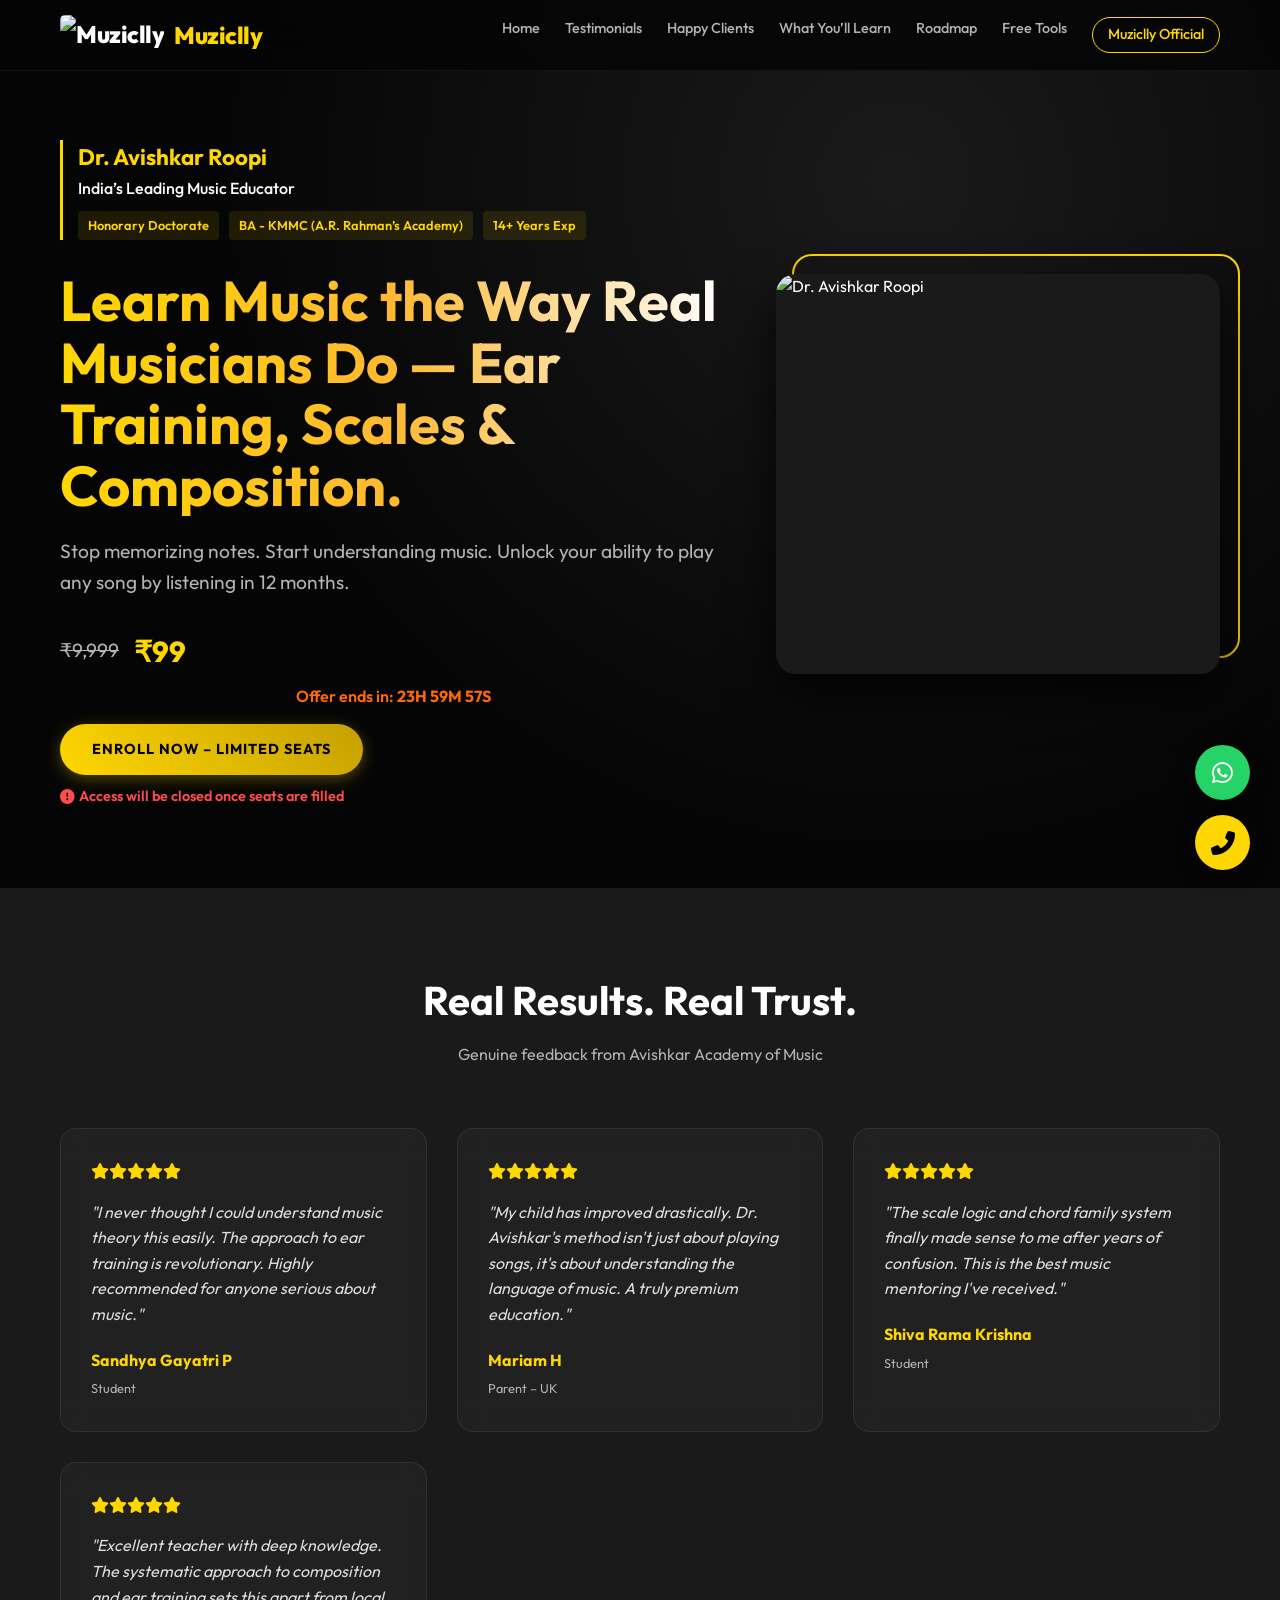
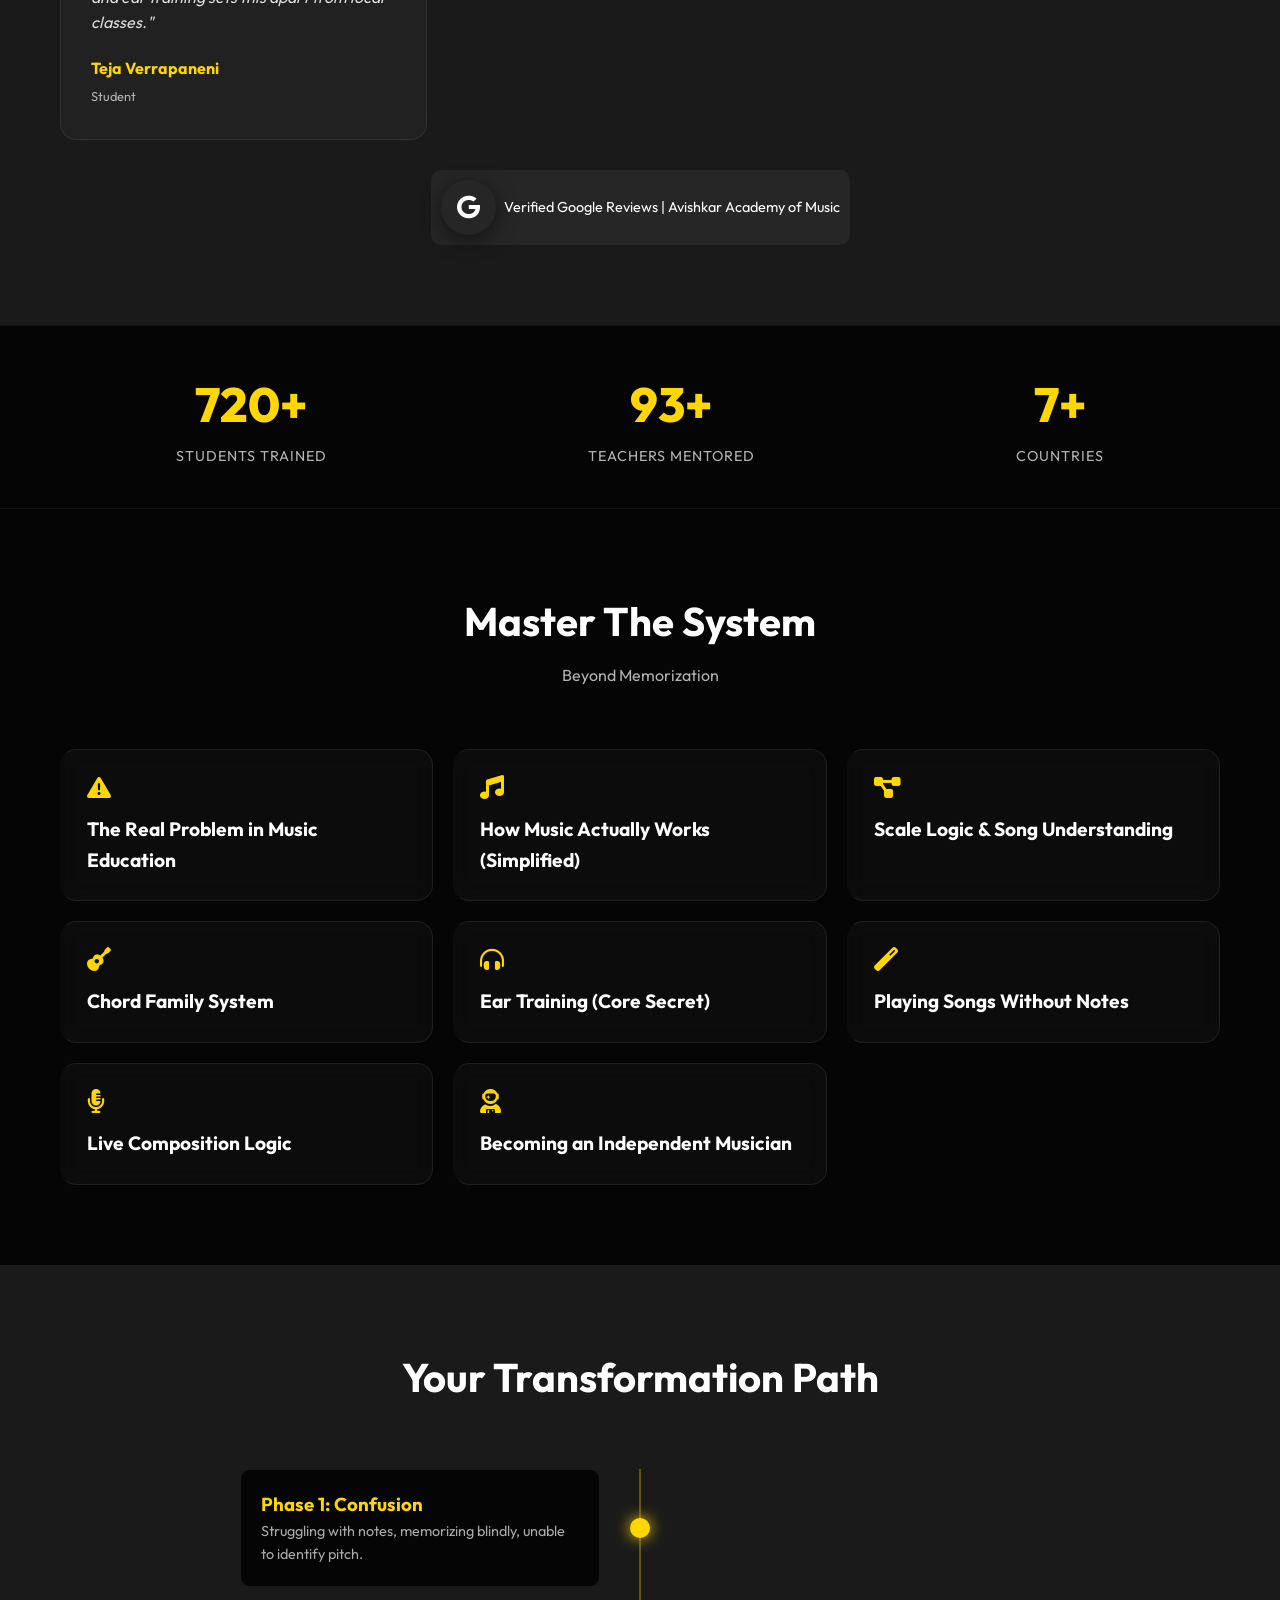
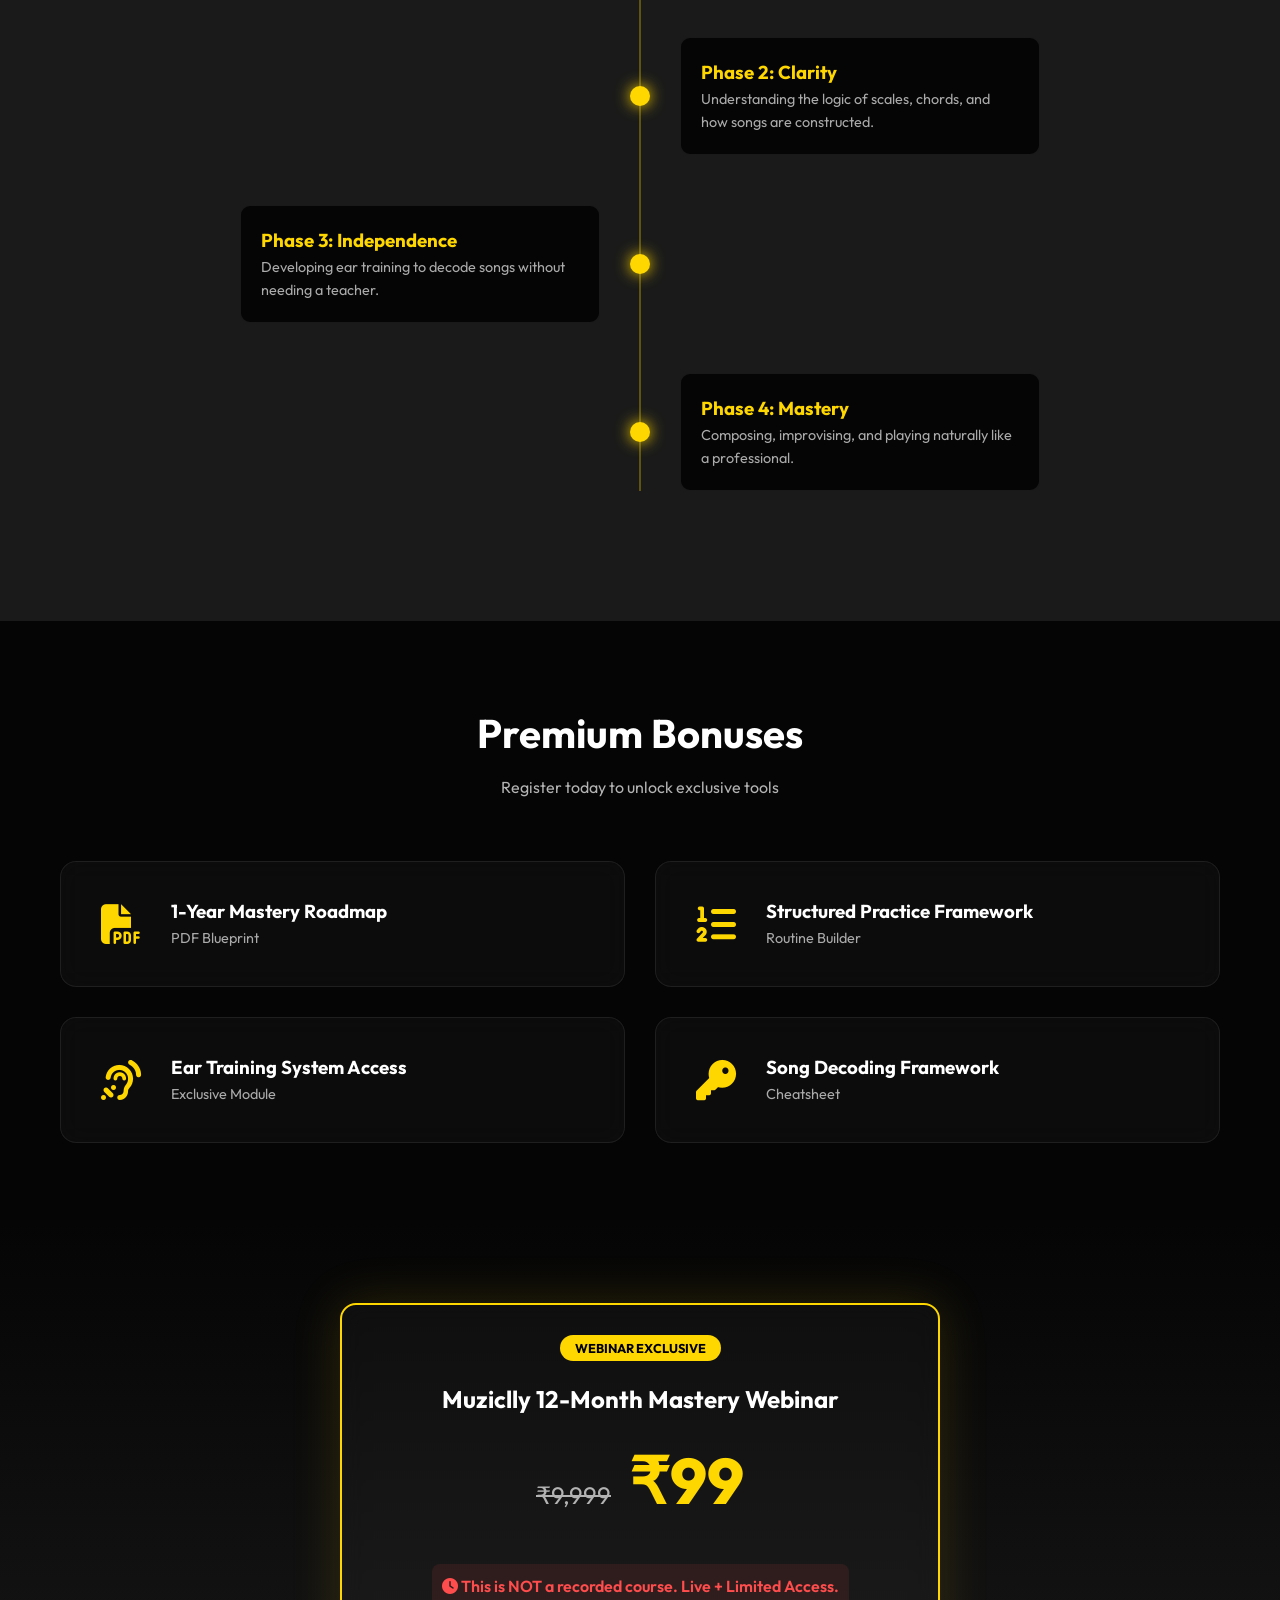
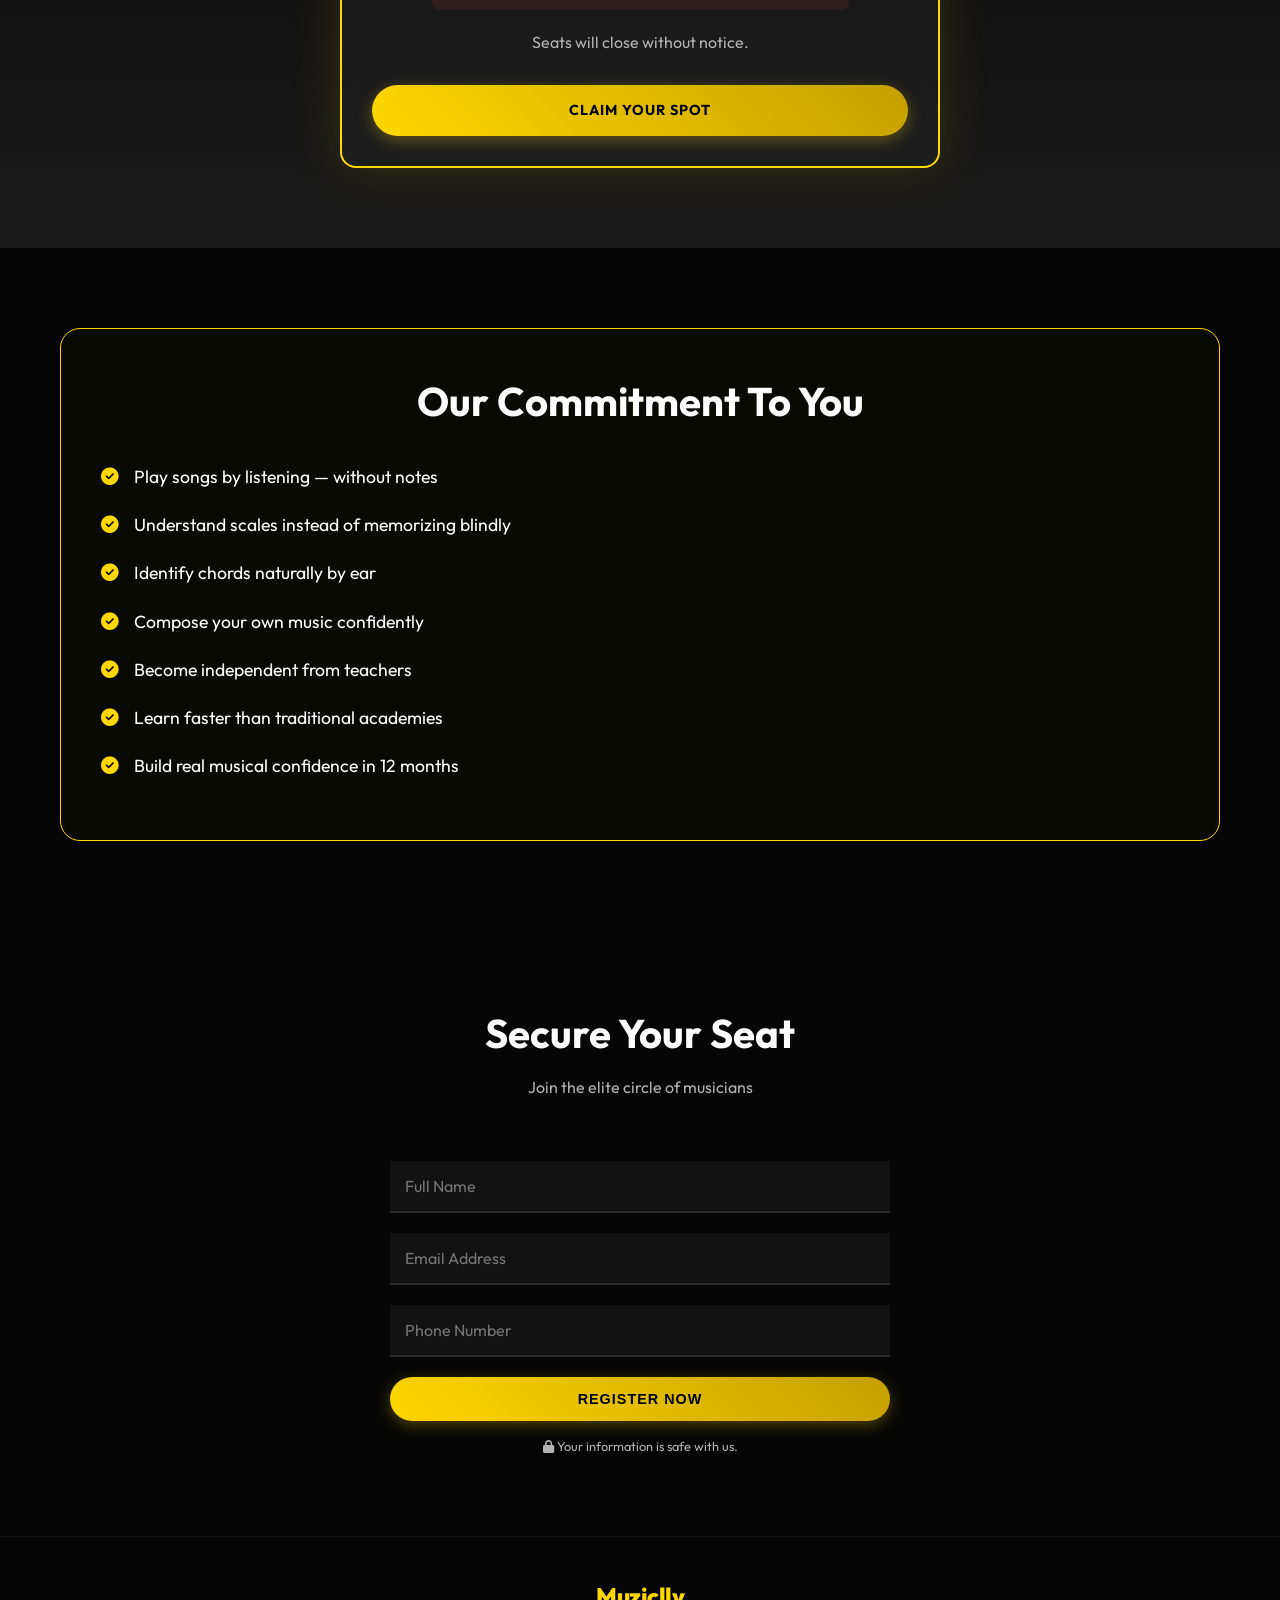
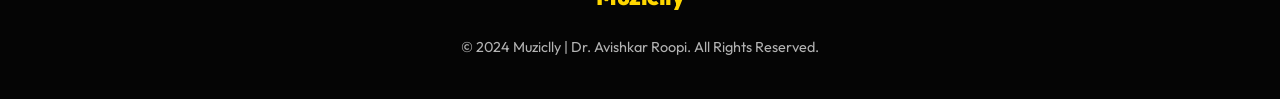
==== muzicllywebinar/index.html @ fcd68e16 "muzicllywebinar" ====
<!DOCTYPE html>
<html lang="en">
<head>
    <meta charset="UTF-8">
    <meta name="viewport" content="width=device-width, initial-scale=1.0">
    <title>Muziclly 12-Month Mastery | Dr. Avishkar Roopi</title>
    
    <!-- Google Fonts: Outfit for modern, premium feel -->
    <link rel="preconnect" href="https://fonts.googleapis.com">
    <link rel="preconnect" href="https://fonts.gstatic.com" crossorigin>
    <link href="https://fonts.googleapis.com/css2?family=Outfit:wght@300;400;500;600;700;800&display=swap" rel="stylesheet">
    
    <!-- Font Awesome for Icons -->
    <link rel="stylesheet" href="https://cdnjs.cloudflare.com/ajax/libs/font-awesome/6.4.0/css/all.min.css">

    <style>
        /* --- CSS VARIABLES & RESET --- */
        :root {
            --royal-yellow: #FFD700;
            --royal-yellow-dark: #C5A000;
            --royal-gray: #1a1a1a;
            --royal-gray-light: #2a2a2a;
            --base-black: #050505;
            --text-white: #ffffff;
            --text-gray: #b3b3b3;
            --glass-bg: rgba(255, 255, 255, 0.03);
            --glass-border: rgba(255, 255, 255, 0.08);
            --blur: 12px;
            --transition: all 0.3s cubic-bezier(0.4, 0, 0.2, 1);
        }

        * {
            margin: 0;
            padding: 0;
            box-sizing: border-box;
            scroll-behavior: smooth;
        }

        body {
            font-family: 'Outfit', sans-serif;
            background-color: var(--base-black);
            color: var(--text-white);
            line-height: 1.6;
            overflow-x: hidden;
        }

        a { text-decoration: none; color: inherit; }
        ul { list-style: none; }
        img { max-width: 100%; display: block; }

        /* --- UTILITIES --- */
        .container {
            max-width: 1200px;
            margin: 0 auto;
            padding: 0 20px;
        }

        .text-yellow { color: var(--royal-yellow); }
        .text-center { text-align: center; }
        .flex-center { display: flex; align-items: center; justify-content: center; }
        
        .section-padding {
            padding: 80px 0;
        }

        /* Gradient Text */
        .gradient-text {
            background: linear-gradient(to right, #FFD700, #FDB931, #fff);
            -webkit-background-clip: text;
            -webkit-text-fill-color: transparent;
            background-clip: text;
        }

        /* Glassmorphism Card */
        .glass-card {
            background: var(--glass-bg);
            backdrop-filter: blur(var(--blur));
            -webkit-backdrop-filter: blur(var(--blur));
            border: 1px solid var(--glass-border);
            border-radius: 16px;
            padding: 30px;
            transition: var(--transition);
        }

        .glass-card:hover {
            border-color: var(--royal-yellow);
            transform: translateY(-5px);
            box-shadow: 0 10px 30px rgba(0,0,0,0.5);
        }

        /* Buttons */
        .btn {
            display: inline-block;
            padding: 14px 32px;
            font-weight: 700;
            border-radius: 50px;
            text-transform: uppercase;
            letter-spacing: 1px;
            transition: var(--transition);
            cursor: pointer;
            font-size: 0.9rem;
        }

        .btn-primary {
            background: linear-gradient(45deg, var(--royal-yellow), var(--royal-yellow-dark));
            color: #000;
            box-shadow: 0 4px 15px rgba(255, 215, 0, 0.3);
            border: none;
        }

        .btn-primary:hover {
            transform: scale(1.05);
            box-shadow: 0 6px 20px rgba(255, 215, 0, 0.5);
        }

        .btn-outline {
            background: transparent;
            border: 1px solid var(--royal-yellow);
            color: var(--royal-yellow);
        }

        .btn-outline:hover {
            background: var(--royal-yellow);
            color: #000;
        }

        /* --- 1. HEADER --- */
        header {
            position: fixed;
            top: 0;
            left: 0;
            width: 100%;
            z-index: 1000;
            background: rgba(5, 5, 5, 0.85);
            backdrop-filter: blur(20px);
            border-bottom: 1px solid rgba(255,255,255,0.05);
            padding: 15px 0;
        }

        nav {
            display: flex;
            justify-content: space-between;
            align-items: center;
        }

        .logo {
            font-weight: 800;
            font-size: 1.5rem;
            letter-spacing: -0.5px;
            display: flex;
            align-items: center;
            gap: 10px;
        }
        
        .logo img {
            height: 40px;
            border-radius: 5px;
        }

        .nav-links {
            display: flex;
            gap: 25px;
        }

        .nav-links a {
            font-size: 0.9rem;
            font-weight: 500;
            color: var(--text-gray);
            transition: var(--transition);
        }

        .nav-links a:hover, .nav-links a.active {
            color: var(--royal-yellow);
        }

        .muziclly-btn {
            color: var(--royal-yellow) !important;
            border: 1px solid var(--royal-yellow);
            padding: 5px 15px;
            border-radius: 20px;
        }

        .muziclly-btn:hover {
            background: var(--royal-yellow);
            color: #000 !important;
        }

        .mobile-toggle {
            display: none;
            color: var(--royal-yellow);
            font-size: 1.5rem;
            cursor: pointer;
        }

        /* --- 2. HERO SECTION --- */
        #hero {
            padding-top: 140px;
            padding-bottom: 80px;
            background: radial-gradient(circle at 70% 20%, #1a1a1a 0%, #050505 60%);
            position: relative;
        }

        .hero-grid {
            display: grid;
            grid-template-columns: 1.2fr 0.8fr;
            gap: 50px;
            align-items: center;
        }

        .hero-content h1 {
            font-size: 3.5rem;
            line-height: 1.1;
            margin-bottom: 20px;
        }

        .hero-sub {
            font-size: 1.2rem;
            color: var(--text-gray);
            margin-bottom: 30px;
        }

        .founder-creds {
            margin-bottom: 30px;
            padding-left: 15px;
            border-left: 3px solid var(--royal-yellow);
        }

        .founder-name {
            font-size: 1.4rem;
            font-weight: 700;
            color: var(--royal-yellow);
        }

        .founder-title {
            color: #fff;
            font-weight: 500;
        }

        .founder-badges {
            display: flex;
            flex-wrap: wrap;
            gap: 10px;
            margin-top: 10px;
        }

        .badge {
            background: rgba(255, 215, 0, 0.1);
            color: var(--royal-yellow);
            padding: 4px 10px;
            border-radius: 4px;
            font-size: 0.8rem;
            font-weight: 600;
        }

        .hero-img-wrapper {
            position: relative;
        }

        .hero-img-wrapper::before {
            content: '';
            position: absolute;
            top: -20px;
            right: -20px;
            width: 100%;
            height: 100%;
            border: 2px solid var(--royal-yellow);
            border-radius: 20px;
            z-index: 0;
        }

        .hero-img {
            position: relative;
            z-index: 1;
            border-radius: 20px;
            width: 100%;
            box-shadow: 0 20px 50px rgba(0,0,0,0.8);
            /* Fallback style if image missing */
            min-height: 400px; 
            background-color: var(--royal-gray);
            object-fit: cover;
        }

        .price-tag {
            display: flex;
            align-items: center;
            gap: 15px;
            margin-bottom: 10px;
        }

        .old-price {
            text-decoration: line-through;
            color: var(--text-gray);
            font-size: 1.2rem;
        }

        .new-price {
            color: var(--royal-yellow);
            font-size: 1.8rem;
            font-weight: 800;
        }

        .scarcity {
            color: #ff4d4d;
            font-size: 0.9rem;
            font-weight: 600;
            margin-top: 10px;
            display: flex;
            align-items: center;
            gap: 5px;
        }

        /* --- 3. TESTIMONIALS --- */
        #testimonials {
            background: var(--royal-gray);
        }

        .section-header {
            margin-bottom: 60px;
            text-align: center;
        }

        .section-header h2 {
            font-size: 2.5rem;
            margin-bottom: 10px;
        }
        
        .section-header p {
            color: var(--text-gray);
        }

        .testimonials-grid {
            display: grid;
            grid-template-columns: repeat(auto-fit, minmax(300px, 1fr));
            gap: 30px;
        }

        .testimonial-card .stars {
            color: var(--royal-yellow);
            margin-bottom: 15px;
        }

        .testimonial-card p {
            font-style: italic;
            margin-bottom: 20px;
            color: #ddd;
        }

        .client-info h4 {
            color: var(--royal-yellow);
            margin-bottom: 2px;
        }

        .client-info span {
            font-size: 0.8rem;
            color: var(--text-gray);
        }

        .google-badge {
            display: flex;
            align-items: center;
            gap: 8px;
            margin-top: 30px;
            justify-content: center;
            background: rgba(255,255,255,0.05);
            padding: 10px;
            border-radius: 10px;
            width: fit-content;
            margin-left: auto;
            margin-right: auto;
        }

        /* --- 4. HAPPY CLIENTS --- */
        #happy-clients {
            padding: 40px 0;
            border-top: 1px solid rgba(255,255,255,0.05);
            border-bottom: 1px solid rgba(255,255,255,0.05);
        }

        .clients-flex {
            display: flex;
            justify-content: space-around;
            flex-wrap: wrap;
            gap: 30px;
        }

        .counter-box {
            text-align: center;
        }

        .counter-number {
            font-size: 3rem;
            font-weight: 800;
            color: var(--royal-yellow);
            display: block;
        }

        .counter-label {
            text-transform: uppercase;
            letter-spacing: 1px;
            font-size: 0.9rem;
            color: var(--text-gray);
        }

        /* --- 5. WHAT YOU'LL LEARN --- */
        .learn-grid {
            display: grid;
            grid-template-columns: repeat(auto-fit, minmax(280px, 1fr));
            gap: 20px;
        }

        .learn-card {
            text-align: left;
            padding: 25px;
            border-left: 2px solid transparent;
        }

        .learn-card:hover {
            border-left: 2px solid var(--royal-yellow);
            background: linear-gradient(90deg, rgba(255,215,0,0.05) 0%, rgba(0,0,0,0) 100%);
        }

        .learn-card h3 {
            font-size: 1.2rem;
            color: #fff;
            margin: 0;
        }
        
        .learn-icon {
            color: var(--royal-yellow);
            font-size: 1.5rem;
            margin-bottom: 15px;
        }

        /* --- 6. ROADMAP --- */
        #roadmap {
            background: var(--royal-gray);
        }

        .roadmap-container {
            position: relative;
            max-width: 800px;
            margin: 0 auto;
        }

        .roadmap-container::before {
            content: '';
            position: absolute;
            left: 50%;
            transform: translateX(-50%);
            width: 2px;
            height: 100%;
            background: var(--royal-yellow);
            opacity: 0.3;
        }

        .roadmap-step {
            display: flex;
            justify-content: space-between;
            align-items: center;
            margin-bottom: 50px;
            position: relative;
        }

        .roadmap-step:nth-child(even) {
            flex-direction: row-reverse;
        }

        .step-content {
            width: 45%;
            padding: 20px;
            background: var(--base-black);
            border: 1px solid var(--glass-border);
            border-radius: 10px;
            position: relative;
        }
        
        .step-marker {
            width: 20px;
            height: 20px;
            background: var(--royal-yellow);
            border-radius: 50%;
            position: absolute;
            left: 50%;
            transform: translateX(-50%);
            box-shadow: 0 0 15px var(--royal-yellow);
        }

        /* --- 7. FREE TOOLS --- */
        .tools-grid {
            display: grid;
            grid-template-columns: repeat(2, 1fr);
            gap: 30px;
        }

        .tool-card {
            display: flex;
            align-items: center;
            gap: 20px;
        }

        .tool-icon {
            font-size: 2.5rem;
            color: var(--royal-yellow);
            min-width: 60px;
            text-align: center;
        }

        /* --- 8. PRICING & URGENCY --- */
        #pricing {
            background: linear-gradient(180deg, var(--base-black) 0%, var(--royal-gray) 100%);
            text-align: center;
        }

        .pricing-card {
            max-width: 600px;
            margin: 0 auto;
            border: 2px solid var(--royal-yellow);
            box-shadow: 0 0 50px rgba(255, 215, 0, 0.15);
        }

        .price-large {
            font-size: 4rem;
            font-weight: 800;
            color: var(--royal-yellow);
            line-height: 1;
        }

        .price-original {
            text-decoration: line-through;
            font-size: 1.5rem;
            color: var(--text-gray);
            margin-right: 15px;
        }

        .urgency-box {
            background: rgba(255, 77, 77, 0.1);
            color: #ff4d4d;
            padding: 10px;
            border-radius: 8px;
            margin: 20px 0;
            font-weight: 600;
            display: inline-block;
        }

        /* --- 9. PROMISES --- */
        #promises {
            position: relative;
            overflow: hidden;
        }

        .promises-box {
            border: 1px solid var(--royal-yellow);
            background: rgba(255, 215, 0, 0.02);
            padding: 40px;
            border-radius: 20px;
        }

        .promise-list li {
            margin-bottom: 20px;
            display: flex;
            align-items: flex-start;
            gap: 15px;
            font-size: 1.1rem;
        }

        .promise-list i {
            color: var(--royal-yellow);
            margin-top: 5px;
        }

        /* --- 10. ENQUIRY FORM --- */
        .form-container {
            max-width: 500px;
            margin: 0 auto;
        }

        .form-group {
            margin-bottom: 20px;
        }

        .form-control {
            width: 100%;
            padding: 15px;
            background: rgba(255,255,255,0.05);
            border: none;
            border-bottom: 2px solid var(--royal-gray-light);
            color: #fff;
            font-family: inherit;
            font-size: 1rem;
            transition: var(--transition);
        }

        .form-control:focus {
            outline: none;
            border-bottom-color: var(--royal-yellow);
            background: rgba(255,255,255,0.1);
        }

        /* --- FLOATING BUTTONS --- */
        .fabs {
            position: fixed;
            bottom: 30px;
            right: 30px;
            display: flex;
            flex-direction: column;
            gap: 15px;
            z-index: 999;
        }

        .fab {
            width: 55px;
            height: 55px;
            border-radius: 50%;
            display: flex;
            align-items: center;
            justify-content: center;
            color: #fff;
            font-size: 1.5rem;
            box-shadow: 0 5px 20px rgba(0,0,0,0.5);
            transition: var(--transition);
        }

        .fab:hover {
            transform: scale(1.1);
        }

        .fab-whatsapp { background: #25D366; }
        .fab-call { background: var(--royal-yellow); color: #000; }

        /* --- FOOTER --- */
        footer {
            padding: 40px 0;
            text-align: center;
            border-top: 1px solid rgba(255,255,255,0.05);
            color: var(--text-gray);
            font-size: 0.9rem;
        }

        /* --- ANIMATIONS --- */
        .hidden { opacity: 0; transform: translateY(30px); transition: all 0.8s ease-out; }
        .show { opacity: 1; transform: translateY(0); }

        /* --- RESPONSIVE --- */
        @media (max-width: 900px) {
            .section-padding { padding: 50px 0; }
            
            /* Hero Mobile Fixes */
            .hero-grid { grid-template-columns: 1fr; text-align: center; gap: 30px; }
            .hero-content h1 { font-size: 2.2rem; margin-bottom: 15px; }
            .hero-sub { font-size: 1rem; }
            #hero { padding-top: 100px; padding-bottom: 50px; }
            
            .founder-creds { 
                border-left: none; 
                border-top: 3px solid var(--royal-yellow); 
                padding-top: 15px; 
                padding-left: 0; 
                display: inline-block; 
                margin-bottom: 20px;
            }
            .founder-badges { justify-content: center; }

            .hero-img-wrapper { 
                max-width: 100%; 
                margin: 20px auto 0; 
            }
            .hero-img-wrapper::before { top: 15px; right: -15px; }
            
            .price-tag { justify-content: center; }
            .scarcity { justify-content: center; }

            /* Nav Mobile Fixes */
            .nav-links {
                position: fixed;
                top: 70px;
                left: 0;
                width: 100%;
                background: rgba(5, 5, 5, 0.98); /* Solid dark background */
                flex-direction: column;
                padding: 40px;
                clip-path: circle(0% at 100% 0);
                transition: all 0.5s ease-in-out;
                z-index: 998;
                border-bottom: 1px solid var(--glass-border);
            }
            .nav-links.active { clip-path: circle(150% at 100% 0); }
            .mobile-toggle { display: block; }

            /* Roadmap Mobile Fixes */
            .roadmap-container::before { left: 20px; }
            .roadmap-step { flex-direction: column !important; align-items: flex-start; padding-left: 60px; margin-bottom: 40px; }
            .step-marker { left: 20px; transform: translateX(-50%); }
            .step-content { width: 100%; }

            /* Pricing Mobile Fixes */
            .price-large { font-size: 3rem; }
            
            /* General Grid Fixes */
            .tools-grid { grid-template-columns: 1fr; }
            .clients-flex { flex-direction: column; gap: 40px; }
            .section-header h2 { font-size: 2rem; }
        }
    </style>
</head>
<body>

    <!-- 1. STICKY HEADER -->
    <header>
        <div class="container">
            <nav>
                <div class="logo">
                    <!-- Updated to stricty use logo.jpg without fallback -->
                    <img src="logo.jpg" alt="Muziclly">
                    <span class="text-yellow">Muziclly</span>
                </div>
                
                <div class="nav-links" id="navLinks">
                    <a href="#hero">Home</a>
                    <a href="#testimonials">Testimonials</a>
                    <a href="#happy-clients">Happy Clients</a>
                    <a href="#learn">What You’ll Learn</a>
                    <a href="#roadmap">Roadmap</a>
                    <a href="#tools">Free Tools</a>
                    <a href="https://avishkarroopi.github.io/muzicllyworld/" class="muziclly-btn" target="_blank">Muziclly Official</a>
                </div>

                <div class="mobile-toggle" onclick="toggleMenu()">
                    <i class="fas fa-bars"></i>
                </div>
            </nav>
        </div>
    </header>

    <!-- 2. HERO SECTION -->
    <section id="hero">
        <div class="container">
            <div class="hero-grid">
                <div class="hero-content fade-on-scroll">
                    <div class="founder-creds">
                        <div class="founder-name">Dr. Avishkar Roopi</div>
                        <div class="founder-title">India’s Leading Music Educator</div>
                        <div class="founder-badges">
                            <span class="badge">Honorary Doctorate</span>
                            <span class="badge">BA - KMMC (A.R. Rahman’s Academy)</span>
                            <span class="badge">14+ Years Exp</span>
                        </div>
                    </div>

                    <h1 class="gradient-text">Learn Music the Way Real Musicians Do — Ear Training, Scales & Composition.</h1>
                    <p class="hero-sub">Stop memorizing notes. Start understanding music. Unlock your ability to play any song by listening in 12 months.</p>

                    <div class="price-tag">
                        <span class="old-price">₹9,999</span>
                        <span class="new-price">₹99</span>
                    </div>
<div style="text-align:center; margin-bottom:15px;">
  <span style="color:#ff6a00; font-weight:600;">Offer ends in:</span>
  <span id="timer" style="color:#ff6a00; font-weight:700;"></span>
</div>
                    <a href="https://wa.me/919550429016" class="btn btn-primary">Enroll Now – Limited Seats</a>
                    
                    <div class="scarcity">
                        <i class="fas fa-exclamation-circle"></i> Access will be closed once seats are filled
                    </div>
                </div>

                <div class="hero-img-wrapper fade-on-scroll">
                    <!-- Updated to strictly use founder.jpg without fallback -->
                    <img src="founder.jpg" alt="Dr. Avishkar Roopi" class="hero-img">
                </div>
            </div>
        </div>
    </section>

    <!-- 3. TESTIMONIALS SECTION -->
    <section id="testimonials" class="section-padding">
        <div class="container">
            <div class="section-header fade-on-scroll">
                <h2>Real Results. Real Trust.</h2>
                <p>Genuine feedback from Avishkar Academy of Music</p>
            </div>

            <div class="testimonials-grid">
                <!-- Testimonial 1 -->
                <div class="glass-card testimonial-card fade-on-scroll">
                    <div class="stars">
                        <i class="fas fa-star"></i><i class="fas fa-star"></i><i class="fas fa-star"></i><i class="fas fa-star"></i><i class="fas fa-star"></i>
                    </div>
                    <p>"I never thought I could understand music theory this easily. The approach to ear training is revolutionary. Highly recommended for anyone serious about music."</p>
                    <div class="client-info">
                        <h4>Sandhya Gayatri P</h4>
                        <span>Student</span>
                    </div>
                </div>

                <!-- Testimonial 2 -->
                <div class="glass-card testimonial-card fade-on-scroll">
                    <div class="stars">
                        <i class="fas fa-star"></i><i class="fas fa-star"></i><i class="fas fa-star"></i><i class="fas fa-star"></i><i class="fas fa-star"></i>
                    </div>
                    <p>"My child has improved drastically. Dr. Avishkar's method isn't just about playing songs, it's about understanding the language of music. A truly premium education."</p>
                    <div class="client-info">
                        <h4>Mariam H</h4>
                        <span>Parent – UK</span>
                    </div>
                </div>

                <!-- Testimonial 3 -->
                <div class="glass-card testimonial-card fade-on-scroll">
                    <div class="stars">
                        <i class="fas fa-star"></i><i class="fas fa-star"></i><i class="fas fa-star"></i><i class="fas fa-star"></i><i class="fas fa-star"></i>
                    </div>
                    <p>"The scale logic and chord family system finally made sense to me after years of confusion. This is the best music mentoring I've received."</p>
                    <div class="client-info">
                        <h4>Shiva Rama Krishna</h4>
                        <span>Student</span>
                    </div>
                </div>

                <!-- Testimonial 4 -->
                <div class="glass-card testimonial-card fade-on-scroll">
                    <div class="stars">
                        <i class="fas fa-star"></i><i class="fas fa-star"></i><i class="fas fa-star"></i><i class="fas fa-star"></i><i class="fas fa-star"></i>
                    </div>
                    <p>"Excellent teacher with deep knowledge. The systematic approach to composition and ear training sets this apart from local classes."</p>
                    <div class="client-info">
                        <h4>Teja Verrapaneni</h4>
                        <span>Student</span>
                    </div>
                </div>
            </div>

            <div class="google-badge">
                <i class="fab fa-google text-yellow"></i>
                <span style="color:#fff; font-size: 0.9rem;">Verified Google Reviews | Avishkar Academy of Music</span>
            </div>
        </div>
    </section>

    <!-- 4. HAPPY CLIENTS -->
    <section id="happy-clients">
        <div class="container">
            <div class="clients-flex">
                <div class="counter-box">
                    <span class="counter-number" data-target="1550">0</span>
                    <span class="counter-label">Students Trained</span>
                </div>
                <div class="counter-box">
                    <span class="counter-number" data-target="200">0</span>
                    <span class="counter-label">Teachers Mentored</span>
                </div>
                <div class="counter-box">
                    <span class="counter-number" data-target="15">0</span>
                    <span class="counter-label">Countries</span>
                </div>
            </div>
        </div>
    </section>

    <!-- 5. WHAT YOU WILL LEARN -->
    <section id="learn" class="section-padding">
        <div class="container">
            <div class="section-header fade-on-scroll">
                <h2>Master The System</h2>
                <p>Beyond Memorization</p>
            </div>

            <div class="learn-grid">
                <div class="glass-card learn-card fade-on-scroll">
                    <i class="fas fa-exclamation-triangle learn-icon"></i>
                    <h3>The Real Problem in Music Education</h3>
                </div>
                <div class="glass-card learn-card fade-on-scroll">
                    <i class="fas fa-music learn-icon"></i>
                    <h3>How Music Actually Works (Simplified)</h3>
                </div>
                <div class="glass-card learn-card fade-on-scroll">
                    <i class="fas fa-project-diagram learn-icon"></i>
                    <h3>Scale Logic & Song Understanding</h3>
                </div>
                <div class="glass-card learn-card fade-on-scroll">
                    <i class="fas fa-guitar learn-icon"></i>
                    <h3>Chord Family System</h3>
                </div>
                <div class="glass-card learn-card fade-on-scroll">
                    <i class="fas fa-headphones-alt learn-icon"></i>
                    <h3>Ear Training (Core Secret)</h3>
                </div>
                <div class="glass-card learn-card fade-on-scroll">
                    <i class="fas fa-magic learn-icon"></i>
                    <h3>Playing Songs Without Notes</h3>
                </div>
                <div class="glass-card learn-card fade-on-scroll">
                    <i class="fas fa-microphone-alt learn-icon"></i>
                    <h3>Live Composition Logic</h3>
                </div>
                <div class="glass-card learn-card fade-on-scroll">
                    <i class="fas fa-user-astronaut learn-icon"></i>
                    <h3>Becoming an Independent Musician</h3>
                </div>
            </div>
        </div>
    </section>

    <!-- 6. ROADMAP -->
    <section id="roadmap" class="section-padding">
        <div class="container">
            <div class="section-header fade-on-scroll">
                <h2>Your Transformation Path</h2>
            </div>

            <div class="roadmap-container">
                <div class="roadmap-step fade-on-scroll">
                    <div class="step-marker"></div>
                    <div class="step-content">
                        <h3 class="text-yellow">Phase 1: Confusion</h3>
                        <p style="color:#aaa; font-size:0.9rem;">Struggling with notes, memorizing blindly, unable to identify pitch.</p>
                    </div>
                    <div style="width: 45%;"></div>
                </div>

                <div class="roadmap-step fade-on-scroll">
                    <div class="step-marker"></div>
                    <div class="step-content">
                        <h3 class="text-yellow">Phase 2: Clarity</h3>
                        <p style="color:#aaa; font-size:0.9rem;">Understanding the logic of scales, chords, and how songs are constructed.</p>
                    </div>
                    <div style="width: 45%;"></div>
                </div>

                <div class="roadmap-step fade-on-scroll">
                    <div class="step-marker"></div>
                    <div class="step-content">
                        <h3 class="text-yellow">Phase 3: Independence</h3>
                        <p style="color:#aaa; font-size:0.9rem;">Developing ear training to decode songs without needing a teacher.</p>
                    </div>
                    <div style="width: 45%;"></div>
                </div>

                <div class="roadmap-step fade-on-scroll">
                    <div class="step-marker"></div>
                    <div class="step-content">
                        <h3 class="text-yellow">Phase 4: Mastery</h3>
                        <p style="color:#aaa; font-size:0.9rem;">Composing, improvising, and playing naturally like a professional.</p>
                    </div>
                    <div style="width: 45%;"></div>
                </div>
            </div>
        </div>
    </section>

    <!-- 7. FREE TOOLS -->
    <section id="tools" class="section-padding">
        <div class="container">
            <div class="section-header fade-on-scroll">
                <h2>Premium Bonuses</h2>
                <p>Register today to unlock exclusive tools</p>
            </div>

            <div class="tools-grid">
                <div class="glass-card tool-card fade-on-scroll">
                    <div class="tool-icon"><i class="fas fa-file-pdf"></i></div>
                    <div>
                        <h3 style="color:#fff;">1-Year Mastery Roadmap</h3>
                        <p style="color:#aaa; font-size:0.9rem;">PDF Blueprint</p>
                    </div>
                </div>
                <div class="glass-card tool-card fade-on-scroll">
                    <div class="tool-icon"><i class="fas fa-list-ol"></i></div>
                    <div>
                        <h3 style="color:#fff;">Structured Practice Framework</h3>
                        <p style="color:#aaa; font-size:0.9rem;">Routine Builder</p>
                    </div>
                </div>
                <div class="glass-card tool-card fade-on-scroll">
                    <div class="tool-icon"><i class="fas fa-assistive-listening-systems"></i></div>
                    <div>
                        <h3 style="color:#fff;">Ear Training System Access</h3>
                        <p style="color:#aaa; font-size:0.9rem;">Exclusive Module</p>
                    </div>
                </div>
                <div class="glass-card tool-card fade-on-scroll">
                    <div class="tool-icon"><i class="fas fa-key"></i></div>
                    <div>
                        <h3 style="color:#fff;">Song Decoding Framework</h3>
                        <p style="color:#aaa; font-size:0.9rem;">Cheatsheet</p>
                    </div>
                </div>
            </div>
        </div>
    </section>

    <!-- 8. PRICING & URGENCY -->
    <section id="pricing" class="section-padding">
        <div class="container">
            <div class="glass-card pricing-card fade-on-scroll">
                <div style="margin-bottom: 20px;">
                    <span style="background: var(--royal-yellow); color:#000; padding: 5px 15px; border-radius: 20px; font-weight:700; font-size:0.8rem;">WEBINAR EXCLUSIVE</span>
                </div>
                <h2>Muziclly 12-Month Mastery Webinar</h2>
                <div style="margin: 30px 0;">
                    <span class="price-original">₹9,999</span>
                    <span class="price-large">₹99</span>
                </div>
                
                <div class="urgency-box">
                    <i class="fas fa-clock"></i> This is NOT a recorded course. Live + Limited Access.
                </div>
                <p style="color:var(--text-gray); margin-bottom: 30px;">Seats will close without notice.</p>
                
                <a href="https://wa.me/919550429016" class="btn btn-primary" style="width: 100%;">Claim Your Spot</a>
            </div>
        </div>
    </section>

    <!-- 9. PROMISES -->
    <section id="promises" class="section-padding">
        <div class="container">
            <div class="promises-box fade-on-scroll">
                <div class="section-header" style="margin-bottom: 30px;">
                    <h2>Our Commitment To You</h2>
                </div>
                <ul class="promise-list">
                    <li><i class="fas fa-check-circle"></i> Play songs by listening — without notes</li>
                    <li><i class="fas fa-check-circle"></i> Understand scales instead of memorizing blindly</li>
                    <li><i class="fas fa-check-circle"></i> Identify chords naturally by ear</li>
                    <li><i class="fas fa-check-circle"></i> Compose your own music confidently</li>
                    <li><i class="fas fa-check-circle"></i> Become independent from teachers</li>
                    <li><i class="fas fa-check-circle"></i> Learn faster than traditional academies</li>
                    <li><i class="fas fa-check-circle"></i> Build real musical confidence in 12 months</li>
                </ul>
            </div>
        </div>
    </section>

    <!-- 10. ENQUIRY FORM -->
    <section id="enquiry" class="section-padding" style="background: var(--base-black);">
        <div class="container">
            <div class="section-header fade-on-scroll">
                <h2>Secure Your Seat</h2>
                <p>Join the elite circle of musicians</p>
            </div>

            <div class="form-container fade-on-scroll">
                <form onsubmit="event.preventDefault(); alert('Registration Submitted!');">
                    <div class="form-group">
                        <input type="text" class="form-control" placeholder="Full Name" required>
                    </div>
                    <div class="form-group">
                        <input type="email" class="form-control" placeholder="Email Address" required>
                    </div>
                    <div class="form-group">
                        <input type="tel" class="form-control" placeholder="Phone Number" required>
                    </div>
                    <button type="submit" class="btn btn-primary" style="width: 100%;">REGISTER NOW</button>
                    <p style="text-align: center; color: var(--text-gray); font-size: 0.8rem; margin-top: 15px;">
                        <i class="fas fa-lock"></i> Your information is safe with us.
                    </p>
                </form>
            </div>
        </div>
    </section>

    <!-- FOOTER -->
    <footer>
        <div class="container">
            <div class="logo flex-center" style="margin-bottom: 20px; justify-content: center;">
                 <span class="text-yellow">Muziclly</span>
            </div>
            <p>&copy; 2024 Muziclly | Dr. Avishkar Roopi. All Rights Reserved.</p>
        </div>
    </footer>

    <!-- FLOATING ACTIONS -->
    <div class="fabs">
        <a href="#" class="fab fab-whatsapp"><i class="fab fa-whatsapp"></i></a>
        <a href="#" class="fab fab-call"><i class="fas fa-phone-alt"></i></a>
    </div>

    <!-- JAVASCRIPT -->
    <script>
        // Mobile Menu Toggle
        function toggleMenu() {
            const nav = document.getElementById('navLinks');
            nav.classList.toggle('active');
        }

        // Close menu when clicking a link
        document.querySelectorAll('.nav-links a').forEach(link => {
            link.addEventListener('click', () => {
                document.getElementById('navLinks').classList.remove('active');
            });
        });

        // Scroll Animation Observer
        const observerOptions = {
            threshold: 0.1
        };

        const observer = new IntersectionObserver((entries) => {
            entries.forEach(entry => {
                if (entry.isIntersecting) {
                    entry.target.classList.add('show');
                    entry.target.classList.remove('hidden');
                }
            });
        }, observerOptions);

        const hiddenElements = document.querySelectorAll('.fade-on-scroll');
        hiddenElements.forEach((el) => {
            el.classList.add('hidden');
            observer.observe(el);
        });

        // Animated Counters
        const counters = document.querySelectorAll('.counter-number');
        let hasAnimated = false;

        const counterObserver = new IntersectionObserver((entries) => {
            if (entries[0].isIntersecting && !hasAnimated) {
                counters.forEach(counter => {
                    const target = +counter.getAttribute('data-target');
                    const duration = 2000; // 2 seconds
                    const increment = target / (duration / 16); 

                    let current = 0;
                    const updateCounter = () => {
                        current += increment;
                        if (current < target) {
                            counter.innerText = Math.ceil(current) + "+";
                            requestAnimationFrame(updateCounter);
                        } else {
                            counter.innerText = target + "+";
                        }
                    };
                    updateCounter();
                });
                hasAnimated = true;
            }
        });

        const counterSection = document.querySelector('#happy-clients');
        if (counterSection) {
            counterObserver.observe(counterSection);
        }
    </script>
    <script>
var countDownDate = new Date().getTime() + (24 * 60 * 60 * 1000);

var x = setInterval(function() {
  var now = new Date().getTime();
  var distance = countDownDate - now;

  var hours = Math.floor((distance % (1000 * 60 * 60 * 24)) / (1000 * 60 * 60));
  var minutes = Math.floor((distance % (1000 * 60 * 60)) / (1000 * 60));
  var seconds = Math.floor((distance % (1000 * 60)) / 1000);

  document.getElementById("timer").innerHTML =
    hours + "H " + minutes + "M " + seconds + "S ";

  if (distance < 0) {
    clearInterval(x);
    document.getElementById("timer").innerHTML = "Offer Expired";
  }
}, 1000);
</script>
</body>
</html>
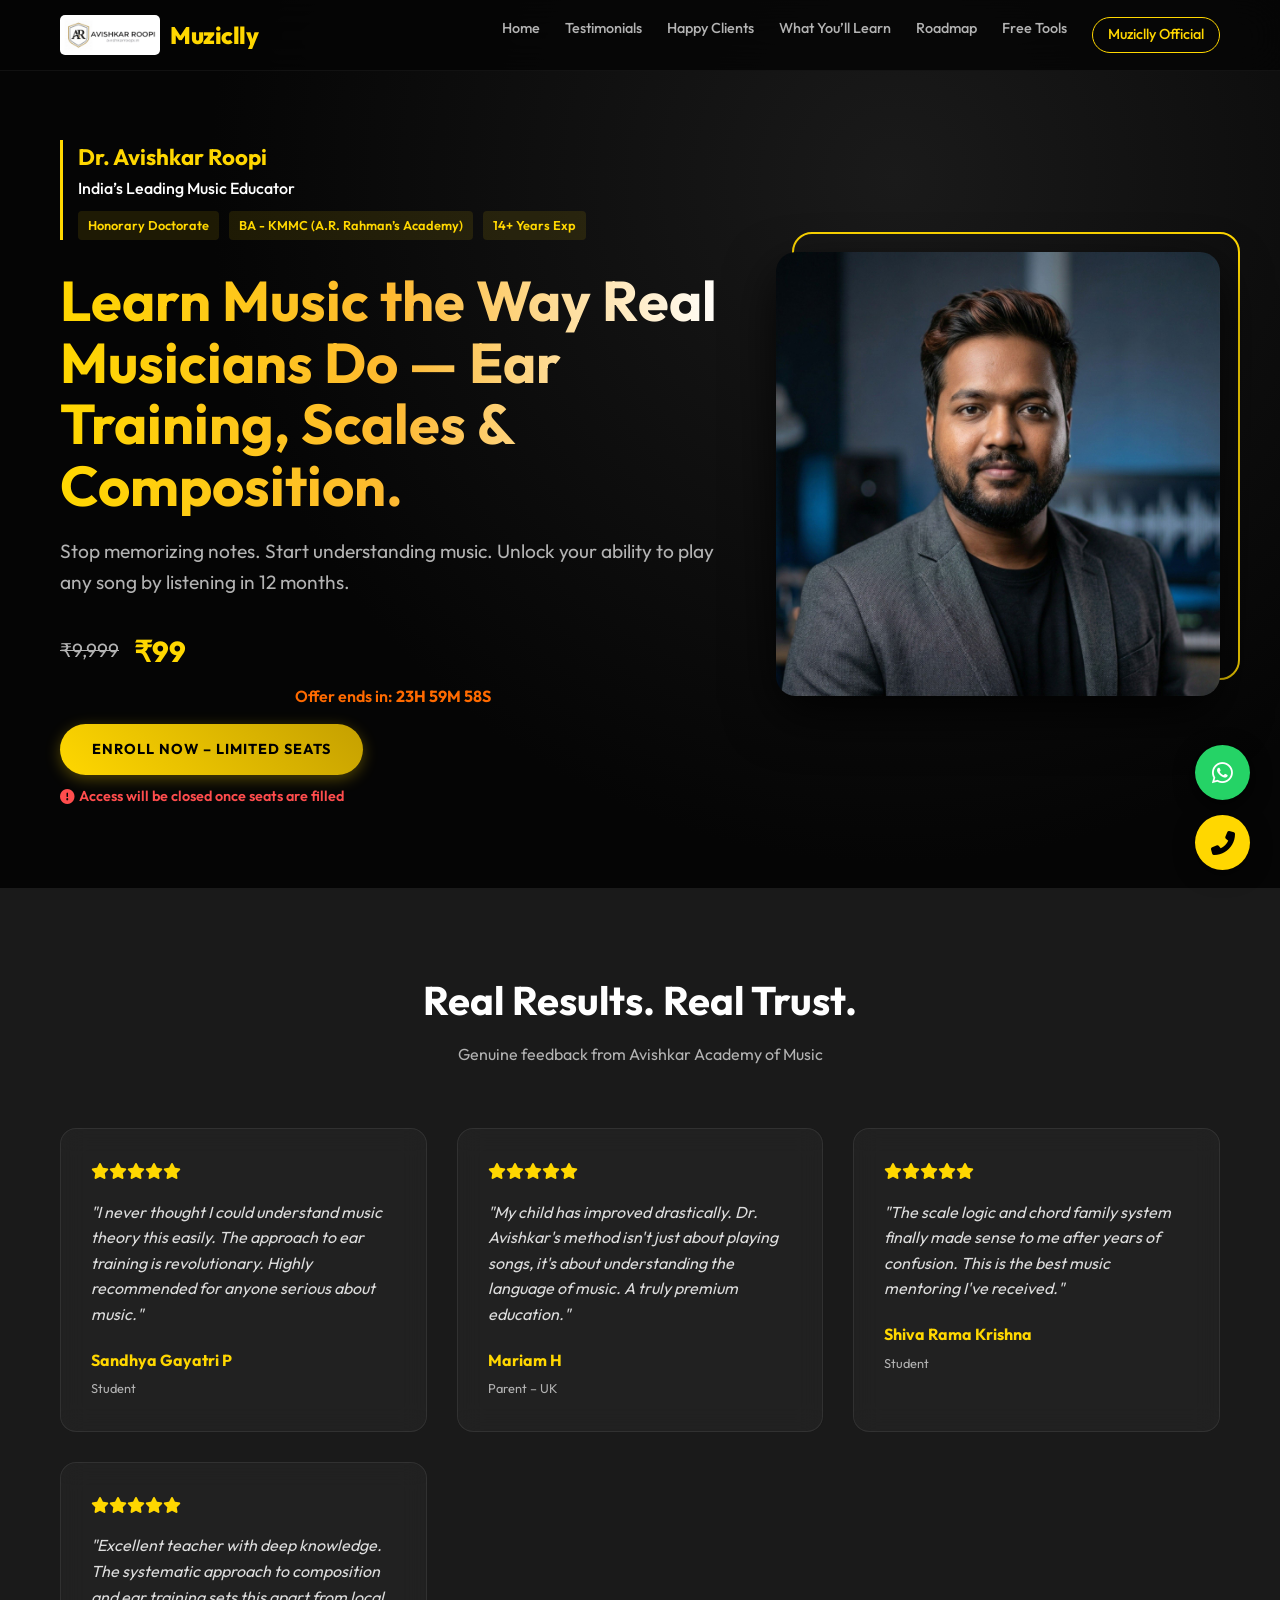
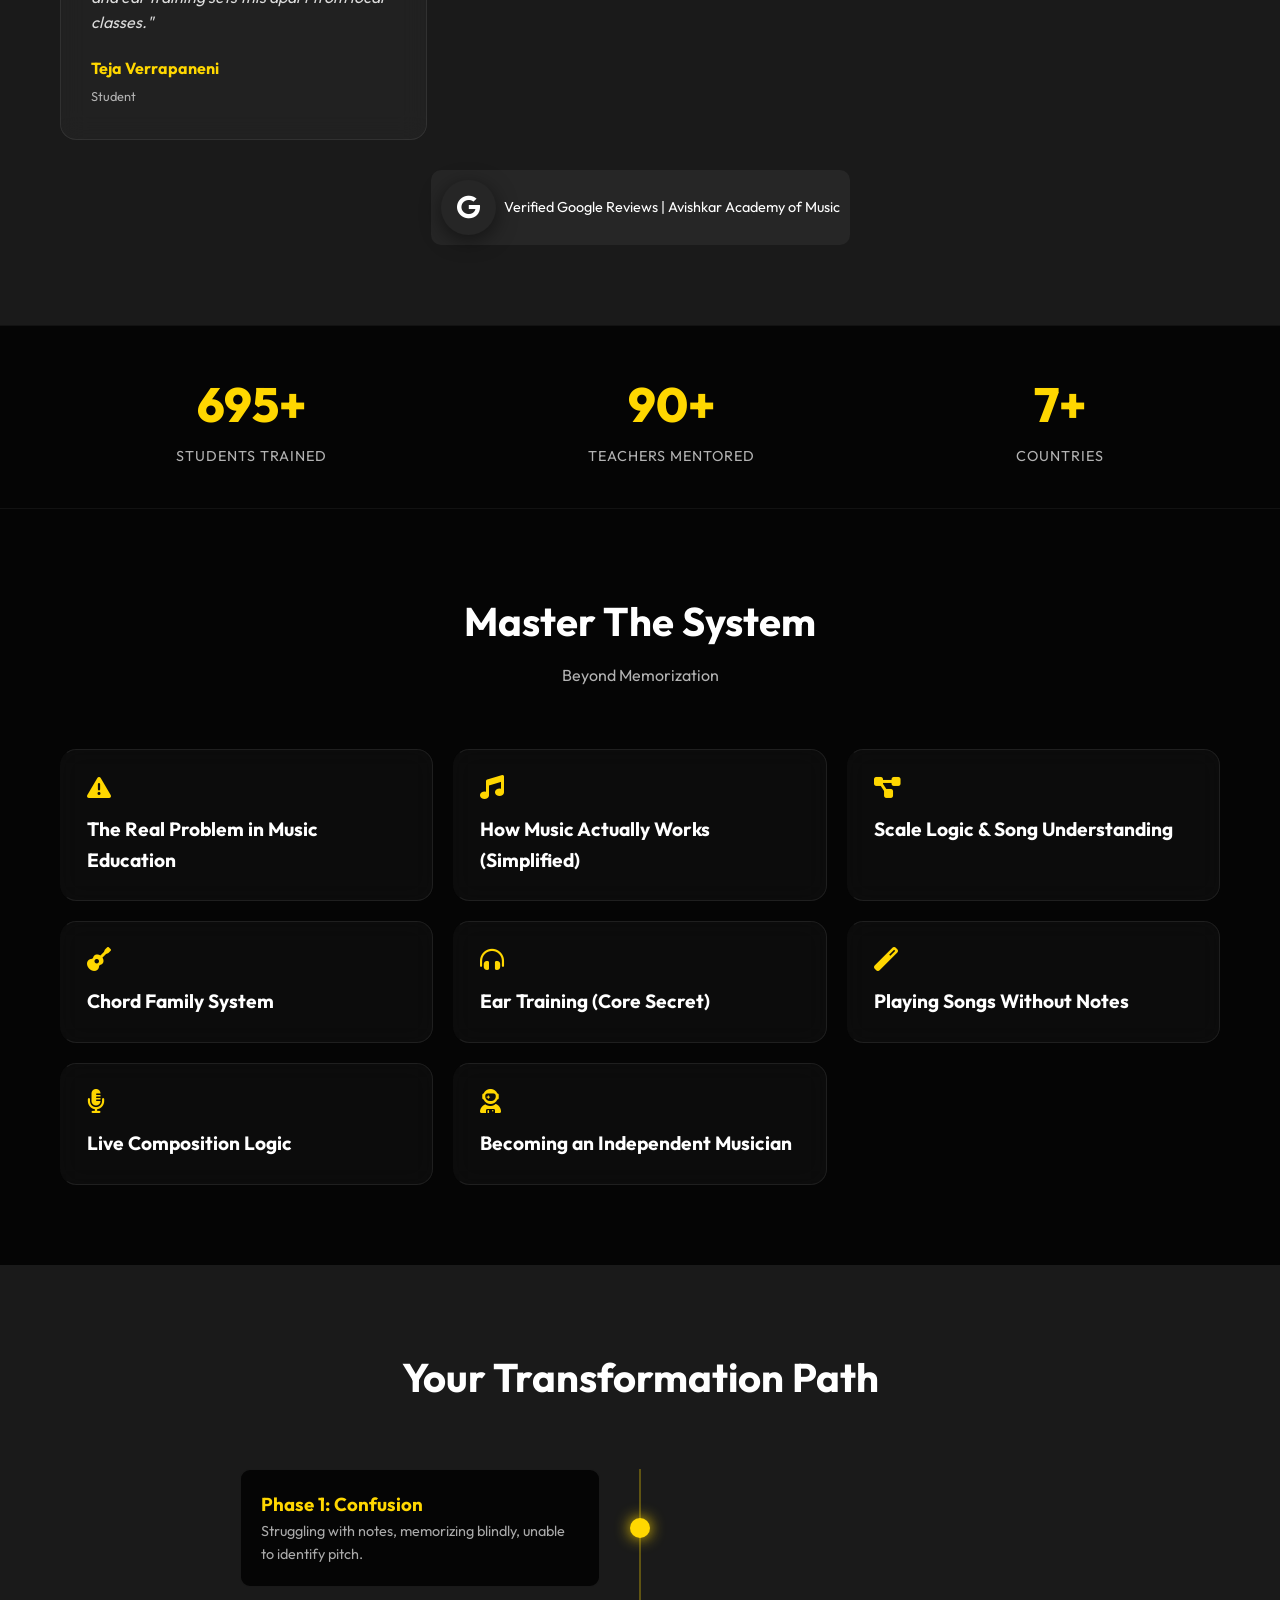
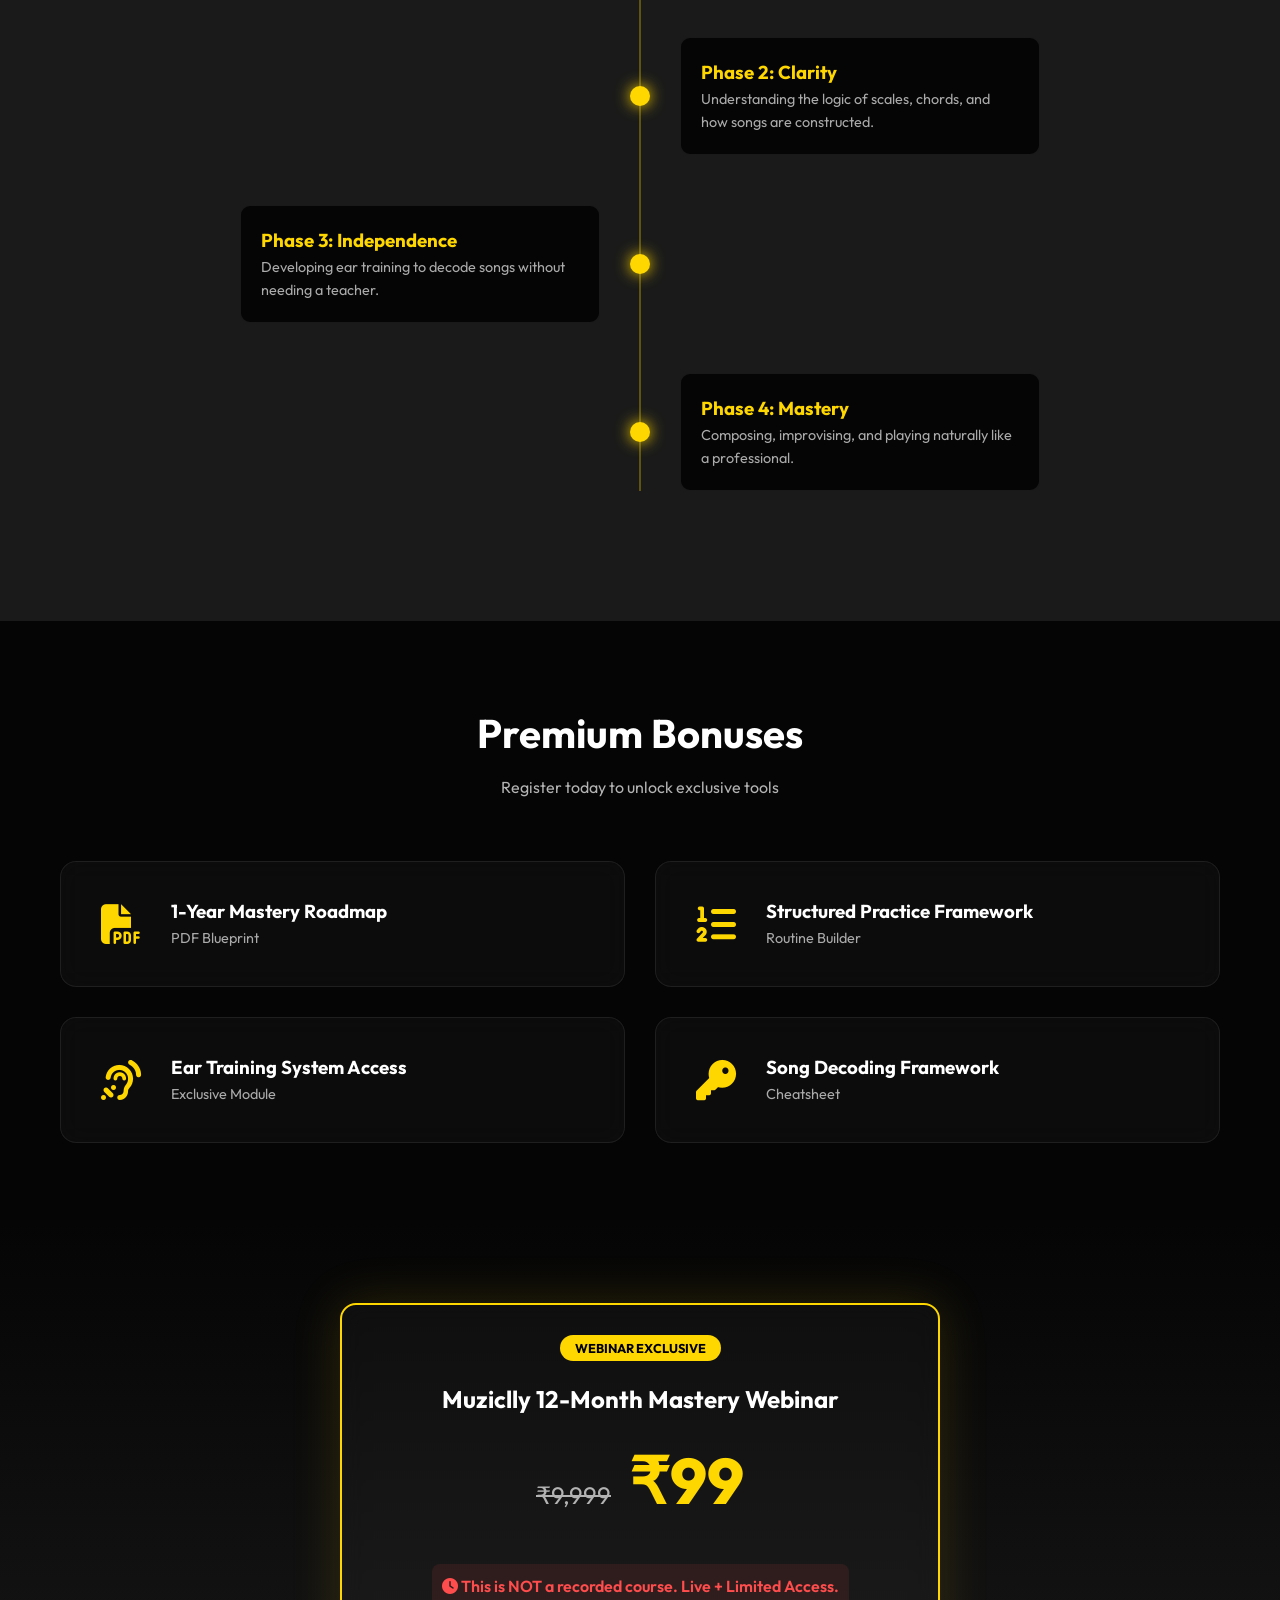
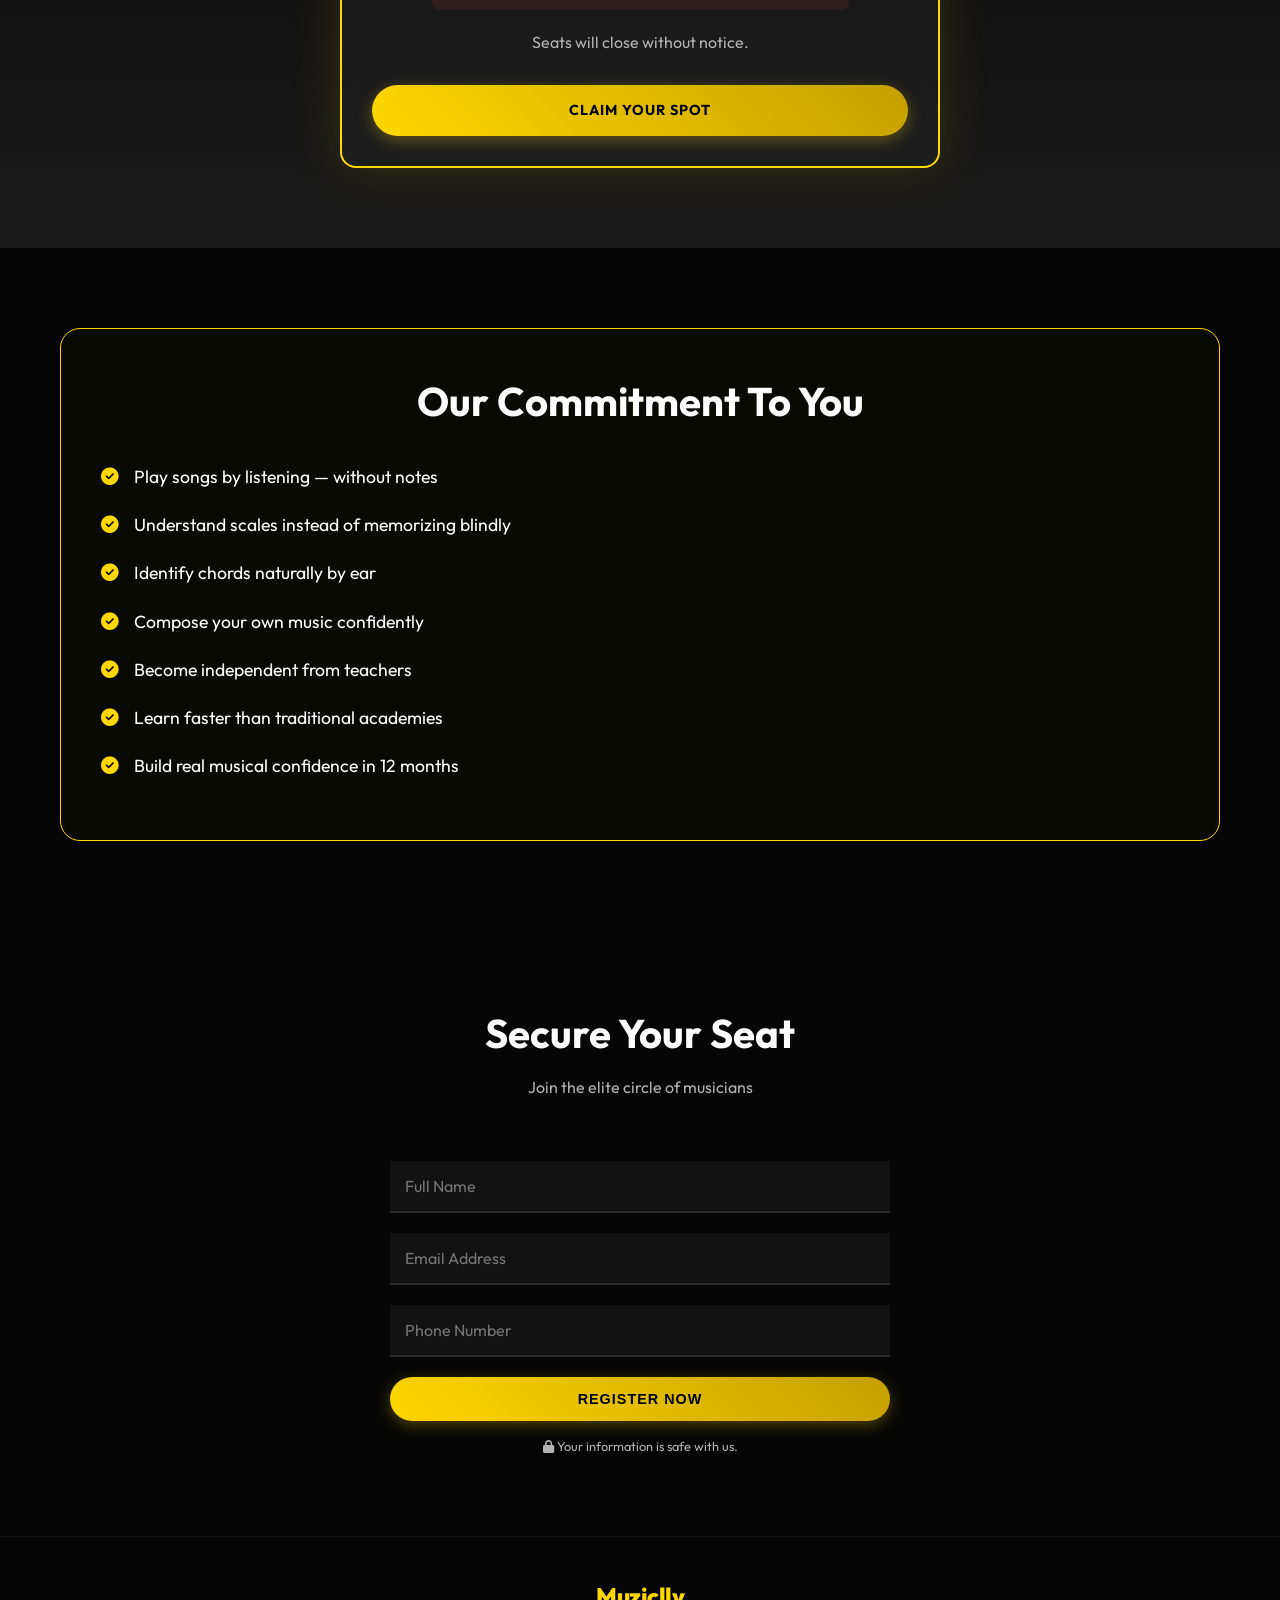
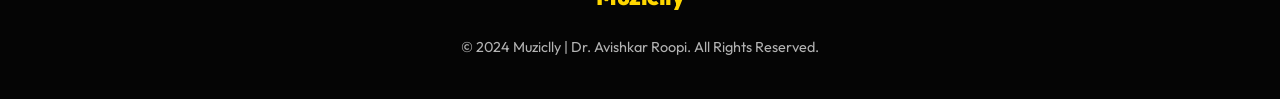
==== commit d8b867ac: "muziclly link" ====
--- a/muzicllywebinar/index.html
+++ b/muzicllywebinar/index.html
@@ -721,7 +721,7 @@
                     <a href="#learn">What You’ll Learn</a>
                     <a href="#roadmap">Roadmap</a>
                     <a href="#tools">Free Tools</a>
-                    <a href="https://avishkarroopi.github.io/muzicllyworld/" class="muziclly-btn" target="_blank">Muziclly Official</a>
+                    <a href="https://muzicllyglobal.com" class="muziclly-btn" target="_blank">Muziclly Official</a>
                 </div>
 
                 <div class="mobile-toggle" onclick="toggleMenu()">
